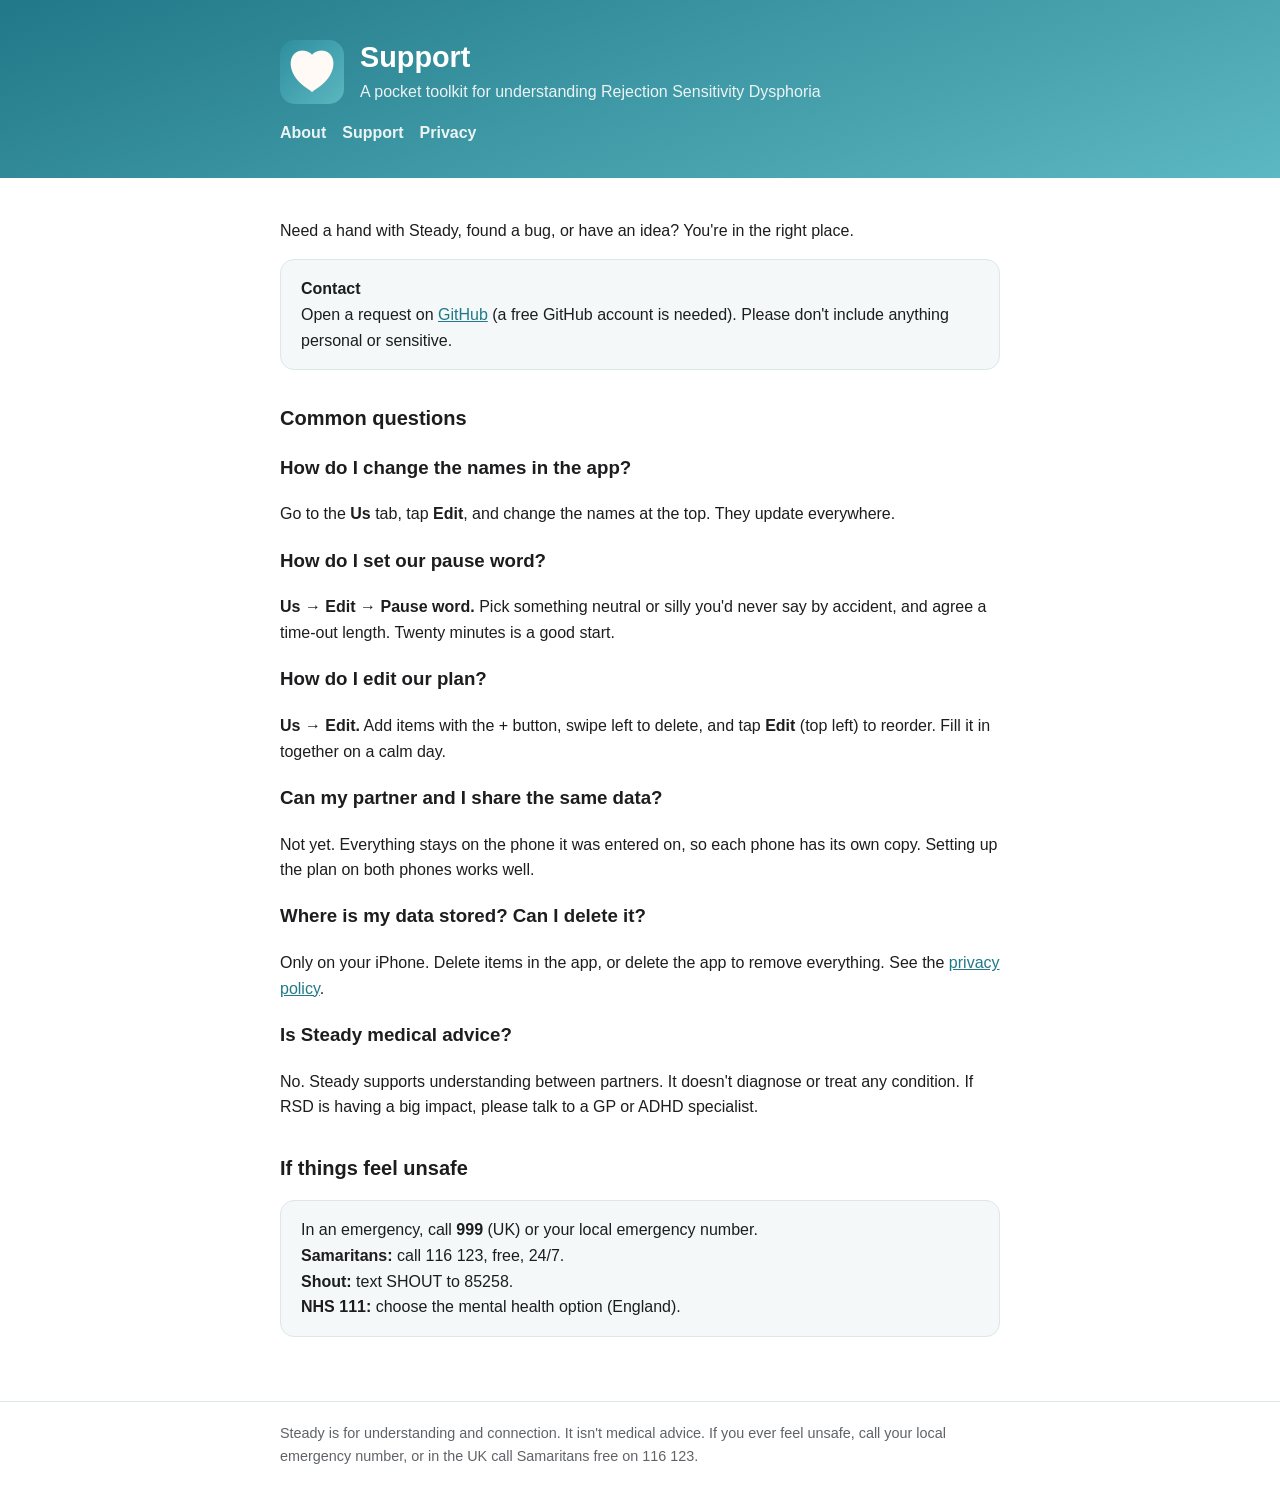
==== docs/support.html @ e9ca260a "Add support and privacy pages, published with GitHub Pages Co-Authored-By: Claude Opus 5.5 <noreply@" ====
<!doctype html>
<html lang="en-GB">
<head>
<meta charset="utf-8">
<meta name="viewport" content="width=device-width, initial-scale=1">
<title>Steady – Support</title>
<link rel="icon" href="icon.png">
<link rel="stylesheet" href="style.css">
</head>
<body>
<header><div class="wrap">
  <div style="display:flex;align-items:center;gap:16px">
    <img src="icon.png" alt="">
    <div><h1>Support</h1><p>A pocket toolkit for understanding Rejection Sensitivity Dysphoria</p></div>
  </div>
  <nav><a href="./">About</a><a href="support.html">Support</a><a href="privacy.html">Privacy</a></nav>
</div></header>
<main><div class="wrap">
<p>Need a hand with Steady, found a bug, or have an idea? You're in the right place.</p>

<div class="card">
  <strong>Contact</strong><br>
  Open a request on <a href="https://github.com/jondoesflow/RSD/issues/new">GitHub</a> (a free GitHub account is needed). Please don't include anything personal or sensitive.
</div>

<h2>Common questions</h2>

<h3>How do I change the names in the app?</h3>
<p>Go to the <strong>Us</strong> tab, tap <strong>Edit</strong>, and change the names at the top. They update everywhere.</p>

<h3>How do I set our pause word?</h3>
<p><strong>Us → Edit → Pause word.</strong> Pick something neutral or silly you'd never say by accident, and agree a time-out length. Twenty minutes is a good start.</p>

<h3>How do I edit our plan?</h3>
<p><strong>Us → Edit.</strong> Add items with the + button, swipe left to delete, and tap <strong>Edit</strong> (top left) to reorder. Fill it in together on a calm day.</p>

<h3>Can my partner and I share the same data?</h3>
<p>Not yet. Everything stays on the phone it was entered on, so each phone has its own copy. Setting up the plan on both phones works well.</p>

<h3>Where is my data stored? Can I delete it?</h3>
<p>Only on your iPhone. Delete items in the app, or delete the app to remove everything. See the <a href="privacy.html">privacy policy</a>.</p>

<h3>Is Steady medical advice?</h3>
<p>No. Steady supports understanding between partners. It doesn't diagnose or treat any condition. If RSD is having a big impact, please talk to a GP or ADHD specialist.</p>

<h2>If things feel unsafe</h2>
<div class="card">
  In an emergency, call <strong>999</strong> (UK) or your local emergency number.<br>
  <strong>Samaritans:</strong> call 116 123, free, 24/7.<br>
  <strong>Shout:</strong> text SHOUT to 85258.<br>
  <strong>NHS 111:</strong> choose the mental health option (England).
</div>
</div></main>
<footer><div class="wrap">Steady is for understanding and connection. It isn't medical advice. If you ever feel unsafe, call your local emergency number, or in the UK call Samaritans free on 116 123.</div></footer>
</body>
</html>
---- docs/style.css ----
:root {
  --teal: #217888;
  --teal-light: #5cb8c2;
  --text: #1d1d1f;
  --muted: #5f6368;
  --bg: #ffffff;
  --card: #f4f8f9;
  --line: #dde7ea;
}
@media (prefers-color-scheme: dark) {
  :root { --text: #f2f2f7; --muted: #aeb4b8; --bg: #111416; --card: #1b2124; --line: #2b3438; --teal: #6cc6d0; }
}
* { box-sizing: border-box; }
body {
  margin: 0;
  font-family: -apple-system, BlinkMacSystemFont, "Inter", "Segoe UI", Roboto, sans-serif;
  color: var(--text);
  background: var(--bg);
  line-height: 1.6;
}
header {
  background: linear-gradient(160deg, #217888, #5cb8c2);
  color: #fff;
  padding: 40px 16px 32px;
}
header img { width: 64px; height: 64px; border-radius: 15px; }
header h1 { margin: 0; font-size: 1.8rem; line-height: 1.2; }
header p { margin: 4px 0 0; opacity: 0.9; }
.wrap { max-width: 720px; margin: 0 auto; }
main { padding: 24px 16px 48px; }
h2 { margin-top: 2rem; font-size: 1.25rem; }
a { color: var(--teal); }
.card { background: var(--card); border: 1px solid var(--line); border-radius: 14px; padding: 16px 20px; margin: 16px 0; }
.muted { color: var(--muted); font-size: 0.95rem; }
nav { display: flex; gap: 16px; flex-wrap: wrap; margin-top: 16px; }
nav a { color: #fff; font-weight: 600; text-decoration: none; opacity: 0.9; }
nav a:hover { opacity: 1; text-decoration: underline; }
footer { border-top: 1px solid var(--line); padding: 20px 16px; color: var(--muted); font-size: 0.9rem; }
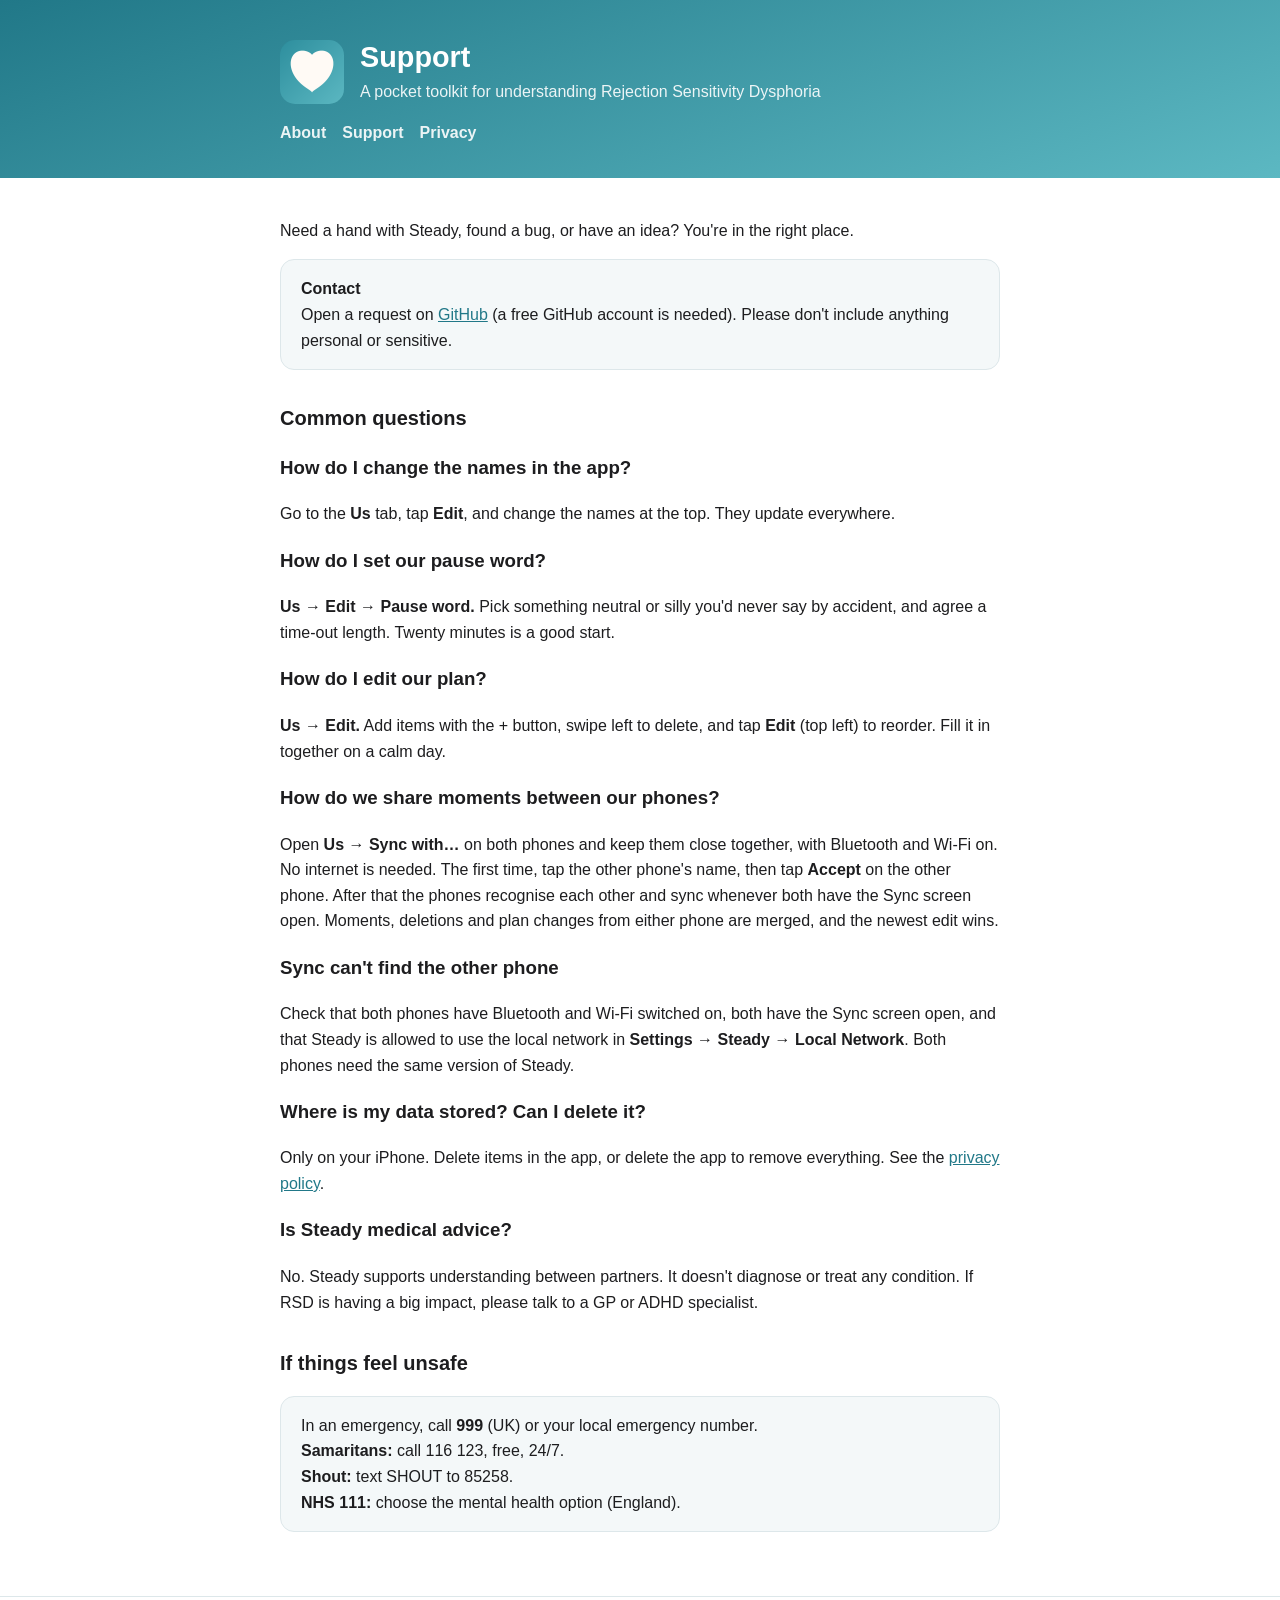
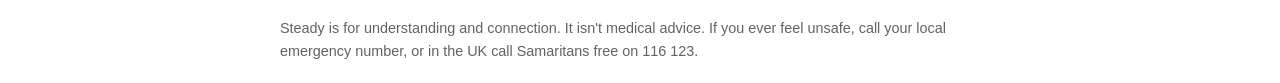
==== commit 60209969: "Add phone-to-phone sync for moments and the plan Pairs the two phones with MultipeerConnectivity (Bl" ====
--- a/docs/support.html
+++ b/docs/support.html
@@ -34,8 +34,11 @@
 <h3>How do I edit our plan?</h3>
 <p><strong>Us → Edit.</strong> Add items with the + button, swipe left to delete, and tap <strong>Edit</strong> (top left) to reorder. Fill it in together on a calm day.</p>
 
-<h3>Can my partner and I share the same data?</h3>
-<p>Not yet. Everything stays on the phone it was entered on, so each phone has its own copy. Setting up the plan on both phones works well.</p>
+<h3>How do we share moments between our phones?</h3>
+<p>Open <strong>Us → Sync with…</strong> on both phones and keep them close together, with Bluetooth and Wi-Fi on. No internet is needed. The first time, tap the other phone's name, then tap <strong>Accept</strong> on the other phone. After that the phones recognise each other and sync whenever both have the Sync screen open. Moments, deletions and plan changes from either phone are merged, and the newest edit wins.</p>
+
+<h3>Sync can't find the other phone</h3>
+<p>Check that both phones have Bluetooth and Wi-Fi switched on, both have the Sync screen open, and that Steady is allowed to use the local network in <strong>Settings → Steady → Local Network</strong>. Both phones need the same version of Steady.</p>
 
 <h3>Where is my data stored? Can I delete it?</h3>
 <p>Only on your iPhone. Delete items in the app, or delete the app to remove everything. See the <a href="privacy.html">privacy policy</a>.</p>
